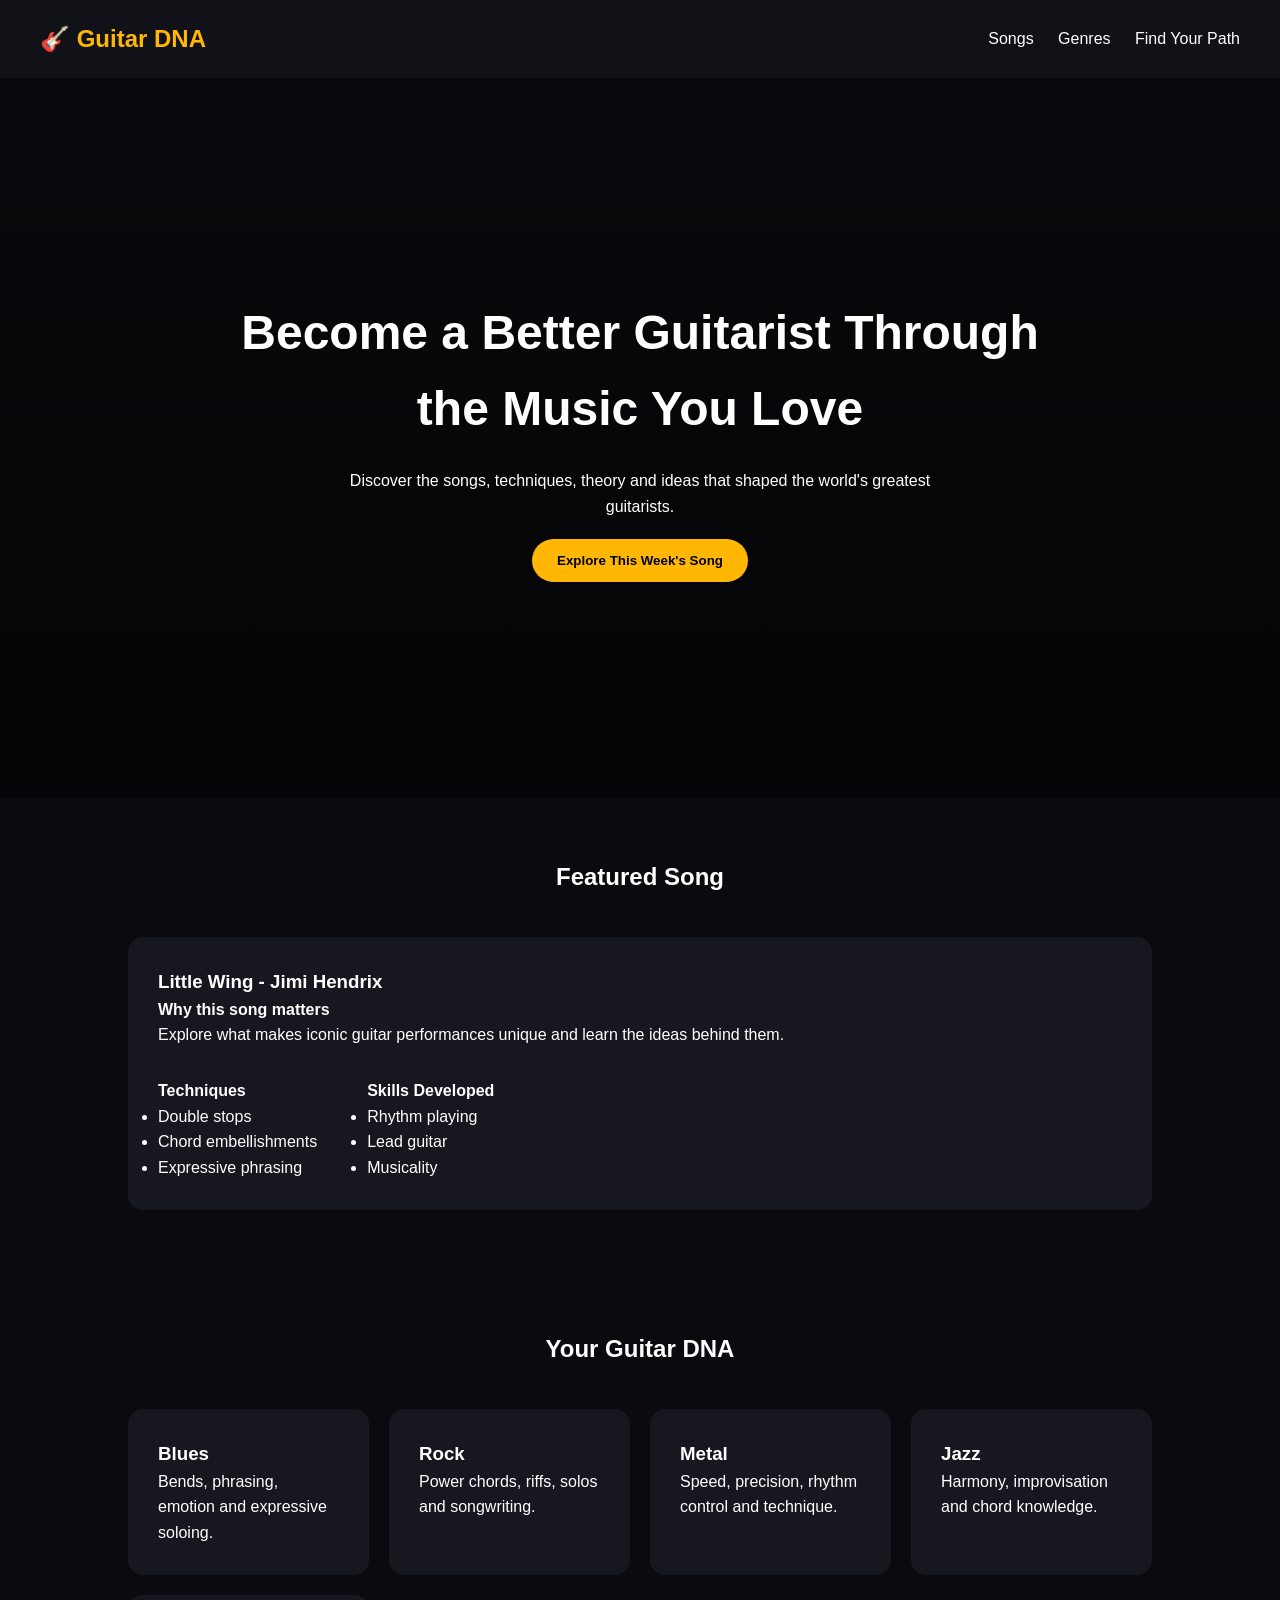
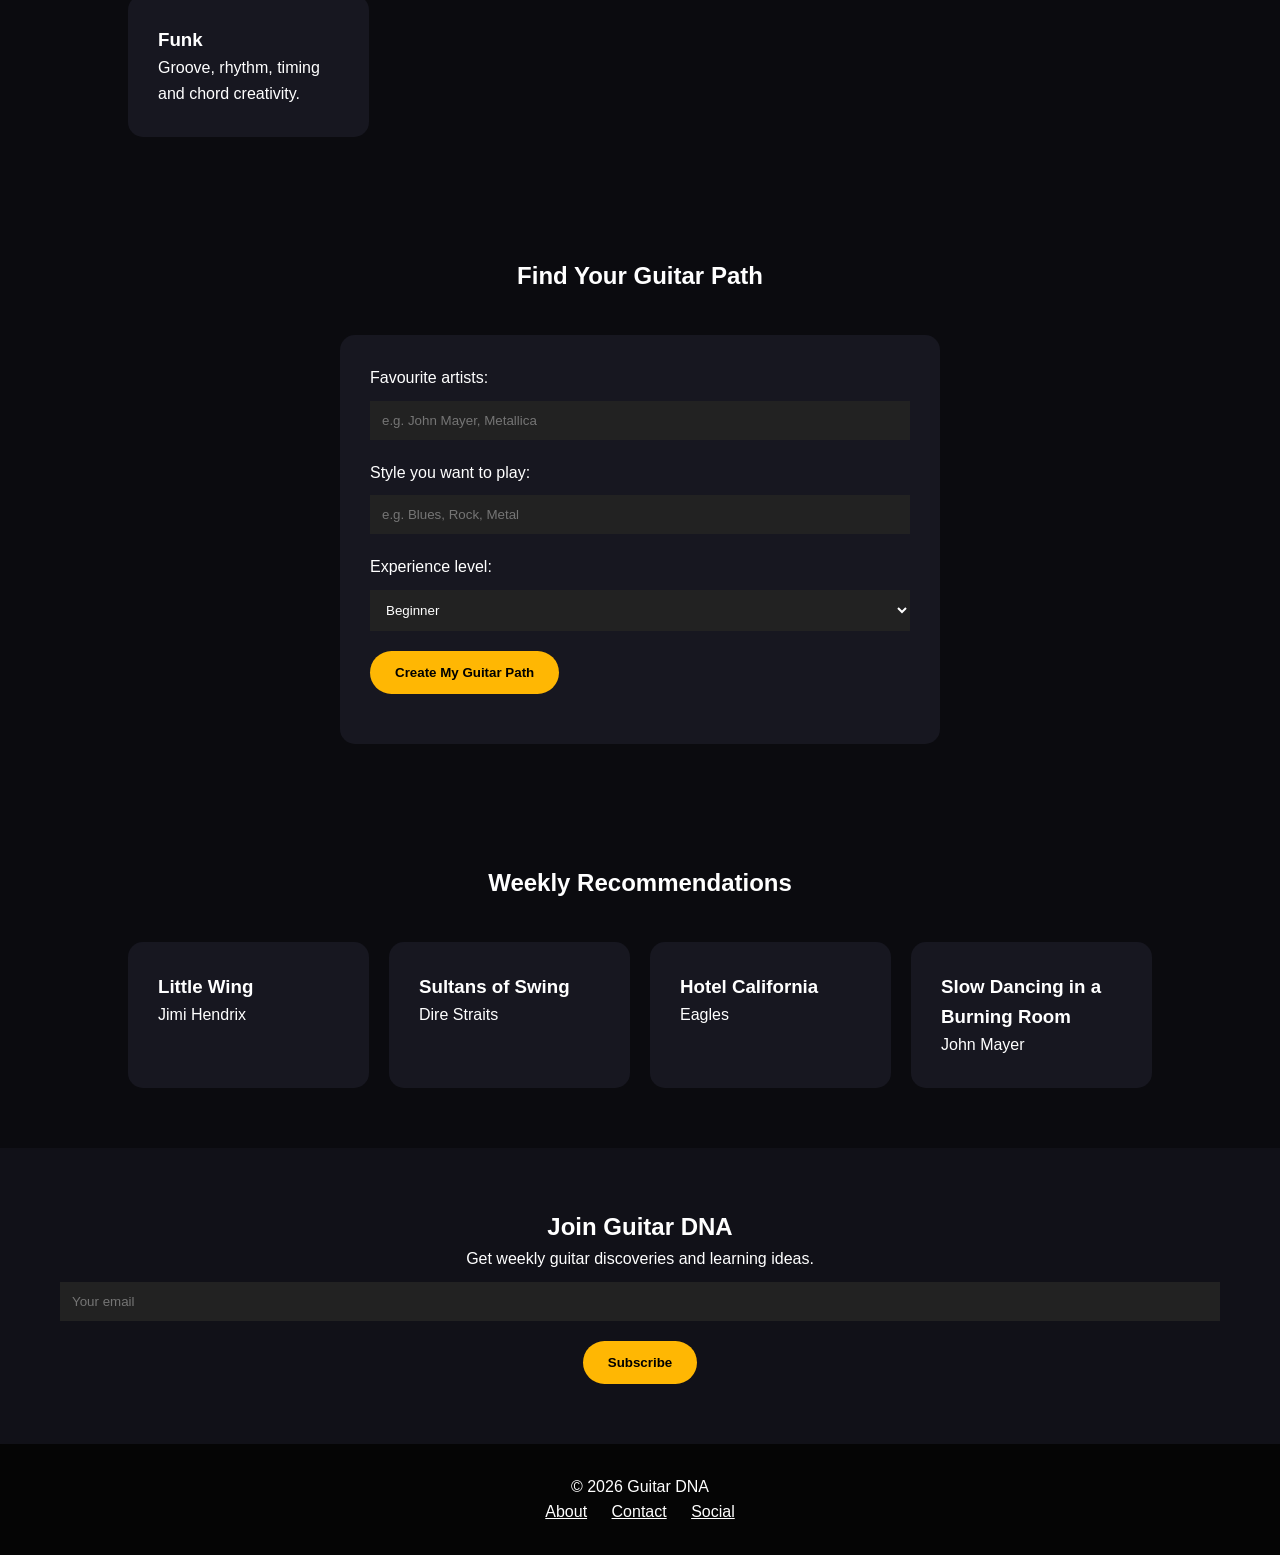
==== index.html @ c186e9b8 "Add files via upload" ====
<!DOCTYPE html>
<html lang="en">
<head>
    <meta charset="UTF-8">
    <meta name="viewport" content="width=device-width, initial-scale=1.0">
    <title>Guitar DNA | Become a Better Guitarist</title>
    <link rel="stylesheet" href="style.css">
</head>

<body>

<header>
    <nav>
        <h1 class="logo">🎸 Guitar DNA</h1>

        <div class="nav-links">
            <a href="#featured">Songs</a>
            <a href="#genres">Genres</a>
            <a href="#path">Find Your Path</a>
        </div>
    </nav>
</header>


<section class="hero">

    <div class="hero-content">
        <h2>Become a Better Guitarist Through the Music You Love</h2>

        <p>
            Discover the songs, techniques, theory and ideas that shaped the world's greatest guitarists.
        </p>

        <button id="exploreBtn">
            Explore This Week's Song
        </button>
    </div>

</section>


<section id="featured" class="section">

    <h2>Featured Song</h2>

    <div class="song-card">

        <h3>Little Wing - Jimi Hendrix</h3>

        <h4>Why this song matters</h4>

        <p>
            Explore what makes iconic guitar performances unique and learn the ideas behind them.
        </p>


        <div class="two-columns">

            <div>
                <h4>Techniques</h4>
                <ul>
                    <li>Double stops</li>
                    <li>Chord embellishments</li>
                    <li>Expressive phrasing</li>
                </ul>
            </div>


            <div>
                <h4>Skills Developed</h4>
                <ul>
                    <li>Rhythm playing</li>
                    <li>Lead guitar</li>
                    <li>Musicality</li>
                </ul>
            </div>

        </div>

    </div>

</section>



<section id="genres" class="section">

<h2>Your Guitar DNA</h2>

<div class="cards">


<div class="card">
<h3>Blues</h3>
<p>Bends, phrasing, emotion and expressive soloing.</p>
</div>


<div class="card">
<h3>Rock</h3>
<p>Power chords, riffs, solos and songwriting.</p>
</div>


<div class="card">
<h3>Metal</h3>
<p>Speed, precision, rhythm control and technique.</p>
</div>


<div class="card">
<h3>Jazz</h3>
<p>Harmony, improvisation and chord knowledge.</p>
</div>


<div class="card">
<h3>Funk</h3>
<p>Groove, rhythm, timing and chord creativity.</p>
</div>


</div>

</section>



<section id="path" class="section">

<h2>Find Your Guitar Path</h2>


<div class="form-box">

<label>
Favourite artists:
</label>

<input id="artists" placeholder="e.g. John Mayer, Metallica">


<label>
Style you want to play:
</label>

<input id="style" placeholder="e.g. Blues, Rock, Metal">


<label>
Experience level:
</label>

<select id="level">

<option>Beginner</option>
<option>Intermediate</option>
<option>Advanced</option>

</select>


<button id="generateBtn">
Create My Guitar Path
</button>


<p id="result"></p>


</div>

</section>




<section class="section">

<h2>Weekly Recommendations</h2>


<div class="cards">


<div class="card">
<h3>Little Wing</h3>
<p>Jimi Hendrix</p>
</div>


<div class="card">
<h3>Sultans of Swing</h3>
<p>Dire Straits</p>
</div>


<div class="card">
<h3>Hotel California</h3>
<p>Eagles</p>
</div>


<div class="card">
<h3>Slow Dancing in a Burning Room</h3>
<p>John Mayer</p>
</div>


</div>


</section>




<section class="newsletter">

<h2>Join Guitar DNA</h2>

<p>
Get weekly guitar discoveries and learning ideas.
</p>


<input placeholder="Your email">

<button>
Subscribe
</button>


</section>




<footer>

<p>© 2026 Guitar DNA</p>

<div>
<a href="#">About</a>
<a href="#">Contact</a>
<a href="#">Social</a>
</div>


</footer>



<script src="script.js"></script>

</body>
</html>
---- style.css ----
* {
    box-sizing: border-box;
    margin: 0;
    padding: 0;
}


body {

    font-family: Arial, sans-serif;
    background:#0b0b0f;
    color:white;
    line-height:1.6;

}



header {

    background:#111118;
    padding:20px;

}


nav {

    display:flex;
    justify-content:space-between;
    align-items:center;
    max-width:1200px;
    margin:auto;

}


.logo {

    color:#ffb703;

}


.nav-links a {

    color:white;
    margin-left:20px;
    text-decoration:none;

}



.hero {

    min-height:80vh;
    display:flex;
    align-items:center;
    justify-content:center;
    text-align:center;
    padding:40px;

    background:
    linear-gradient(
    rgba(0,0,0,.6),
    rgba(0,0,0,.8)
    ),
    #15151f;

}


.hero h2 {

    font-size:3rem;
    max-width:800px;

}


.hero p {

    margin:20px auto;
    max-width:600px;

}



button {

    background:#ffb703;
    border:none;
    padding:14px 25px;
    border-radius:30px;
    cursor:pointer;
    font-weight:bold;

}


button:hover {

    transform:scale(1.05);

}



.section {

    padding:60px 10%;
}


.section h2 {

    text-align:center;
    margin-bottom:40px;

}



.song-card,
.card,
.form-box {

    background:#171720;
    padding:30px;
    border-radius:15px;

}


.two-columns {

    display:flex;
    gap:50px;
    margin-top:30px;

}


.cards {

    display:grid;
    grid-template-columns:repeat(auto-fit,minmax(220px,1fr));
    gap:20px;

}


.card {

    transition:.3s;

}


.card:hover {

    transform:translateY(-8px);
    border:1px solid #ffb703;

}



.form-box {

    max-width:600px;
    margin:auto;

}



input,
select {

    width:100%;
    padding:12px;
    margin:10px 0 20px;
    background:#222;
    border:none;
    color:white;

}



#result {

    margin-top:20px;
    color:#ffb703;

}



.newsletter {

    text-align:center;
    padding:60px;
    background:#111118;

}



footer {

    padding:30px;
    text-align:center;
    background:#050505;

}


footer a {

    color:white;
    margin:10px;

}



@media(max-width:700px){


nav {

    flex-direction:column;

}


.hero h2 {

    font-size:2rem;

}


.two-columns {

    flex-direction:column;

}


}
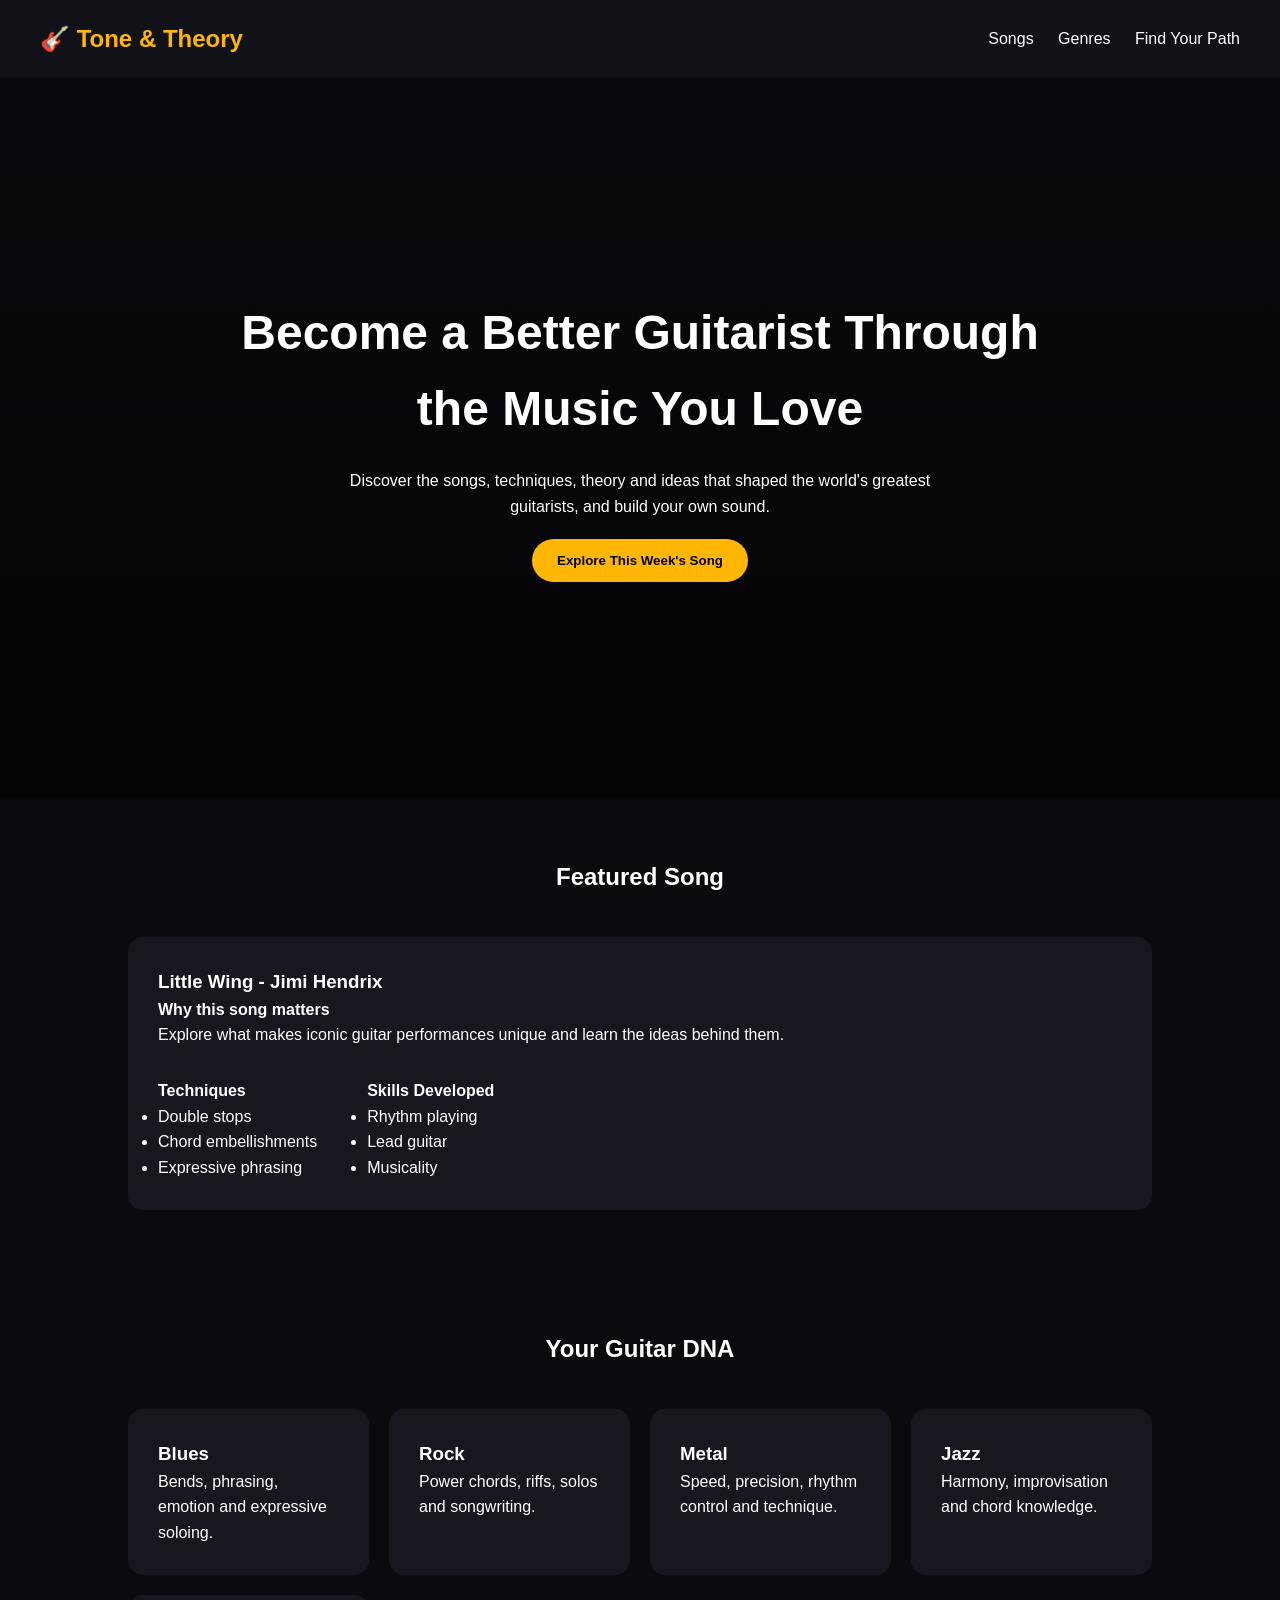
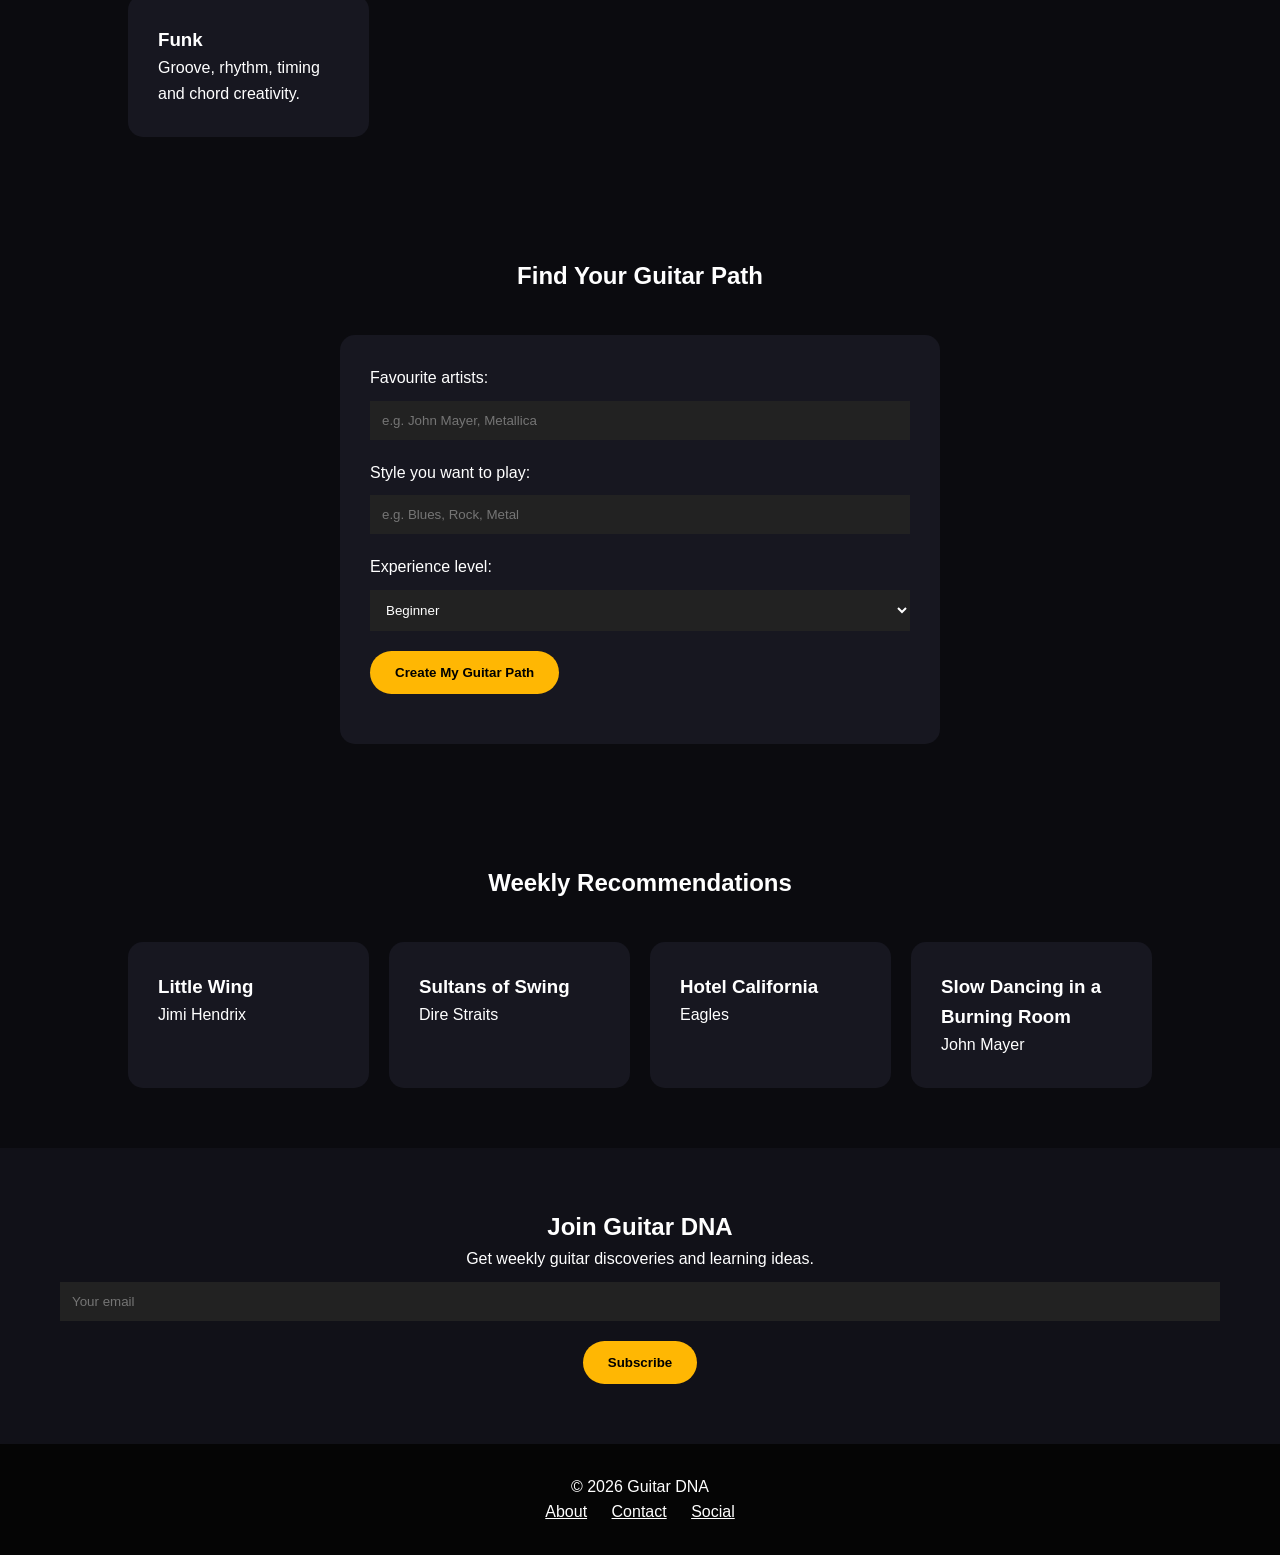
==== commit d860172e: "Update index.html" ====
--- a/index.html
+++ b/index.html
@@ -3,7 +3,7 @@
 <head>
     <meta charset="UTF-8">
     <meta name="viewport" content="width=device-width, initial-scale=1.0">
-    <title>Guitar DNA | Become a Better Guitarist</title>
+    <title>Tone & Theory | Become a Better Guitarist</title>
     <link rel="stylesheet" href="style.css">
 </head>
 
@@ -11,7 +11,7 @@
 
 <header>
     <nav>
-        <h1 class="logo">🎸 Guitar DNA</h1>
+        <h1 class="logo">🎸 Tone & Theory</h1>
 
         <div class="nav-links">
             <a href="#featured">Songs</a>
@@ -28,7 +28,7 @@
         <h2>Become a Better Guitarist Through the Music You Love</h2>
 
         <p>
-            Discover the songs, techniques, theory and ideas that shaped the world's greatest guitarists.
+            Discover the songs, techniques, theory and ideas that shaped the world's greatest guitarists, and build your own sound.
         </p>
 
         <button id="exploreBtn">
@@ -254,4 +254,4 @@
 <script src="script.js"></script>
 
 </body>
-</html>+</html>
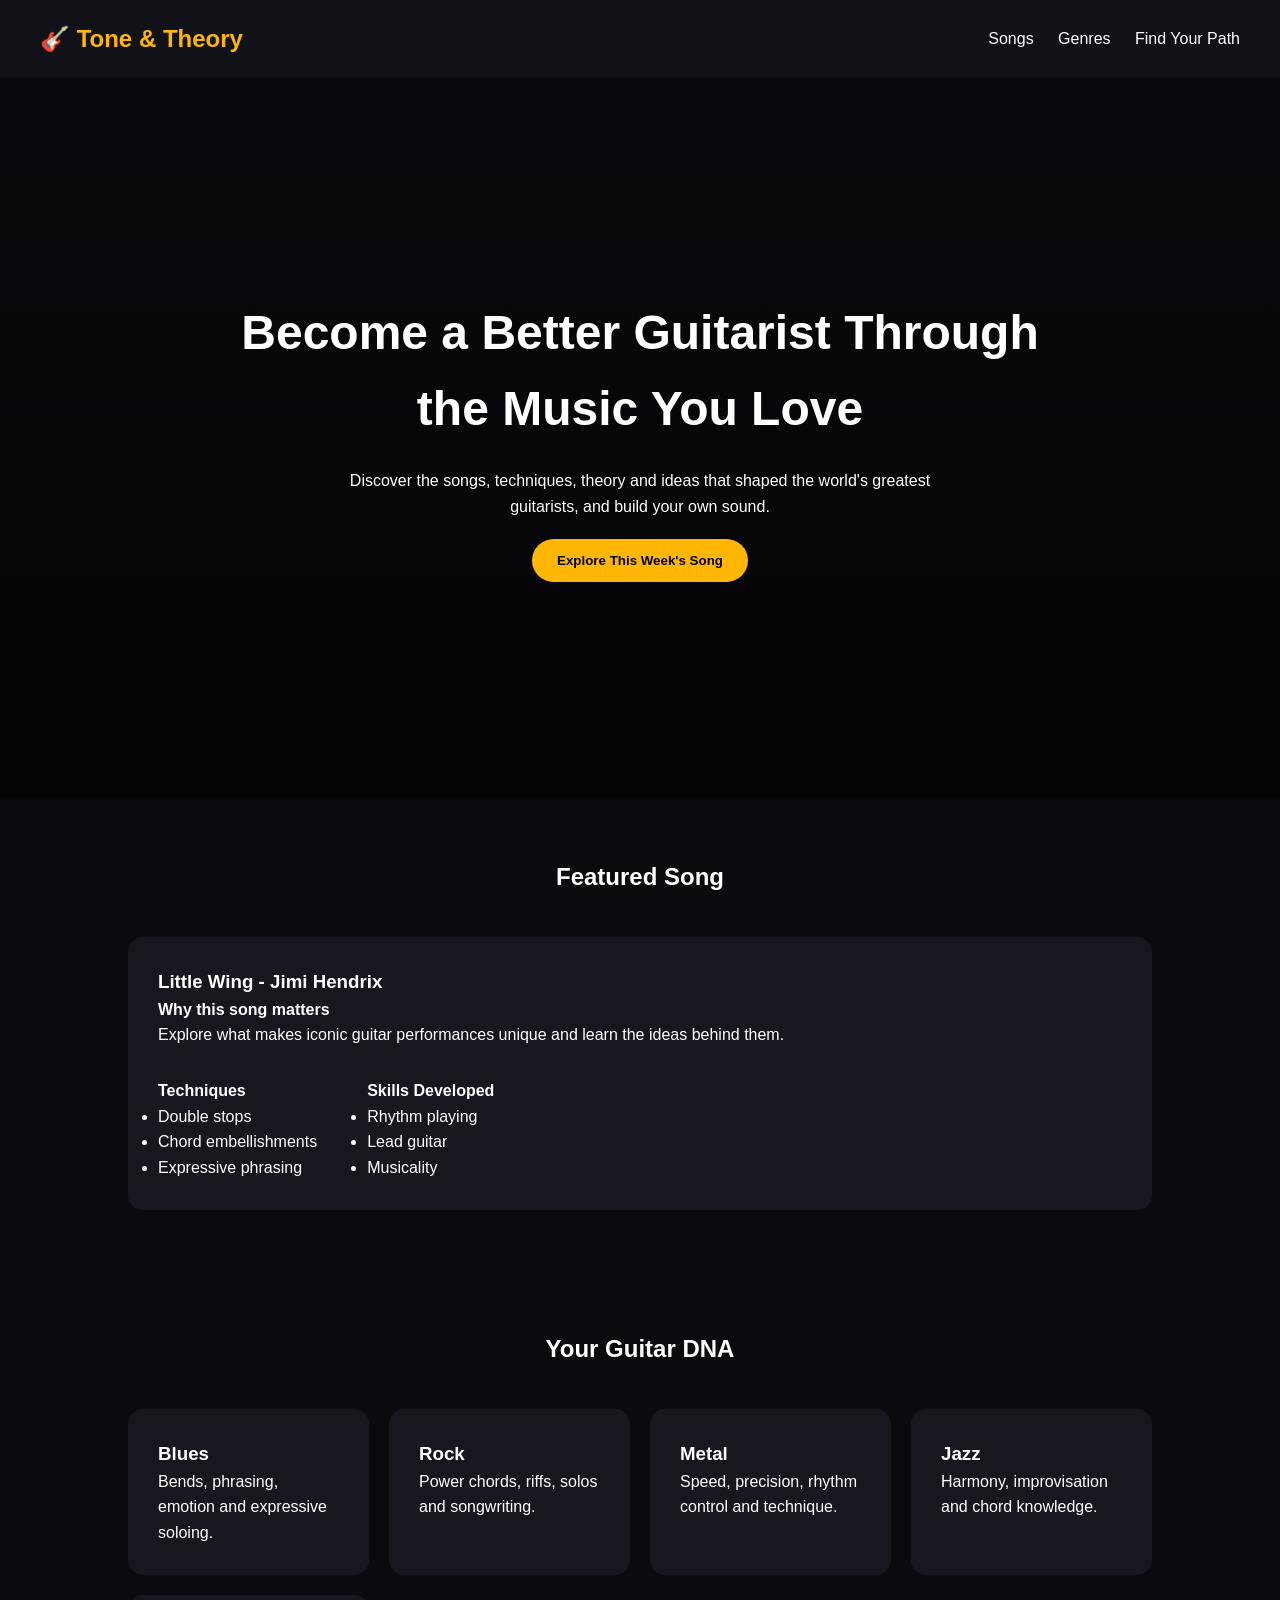
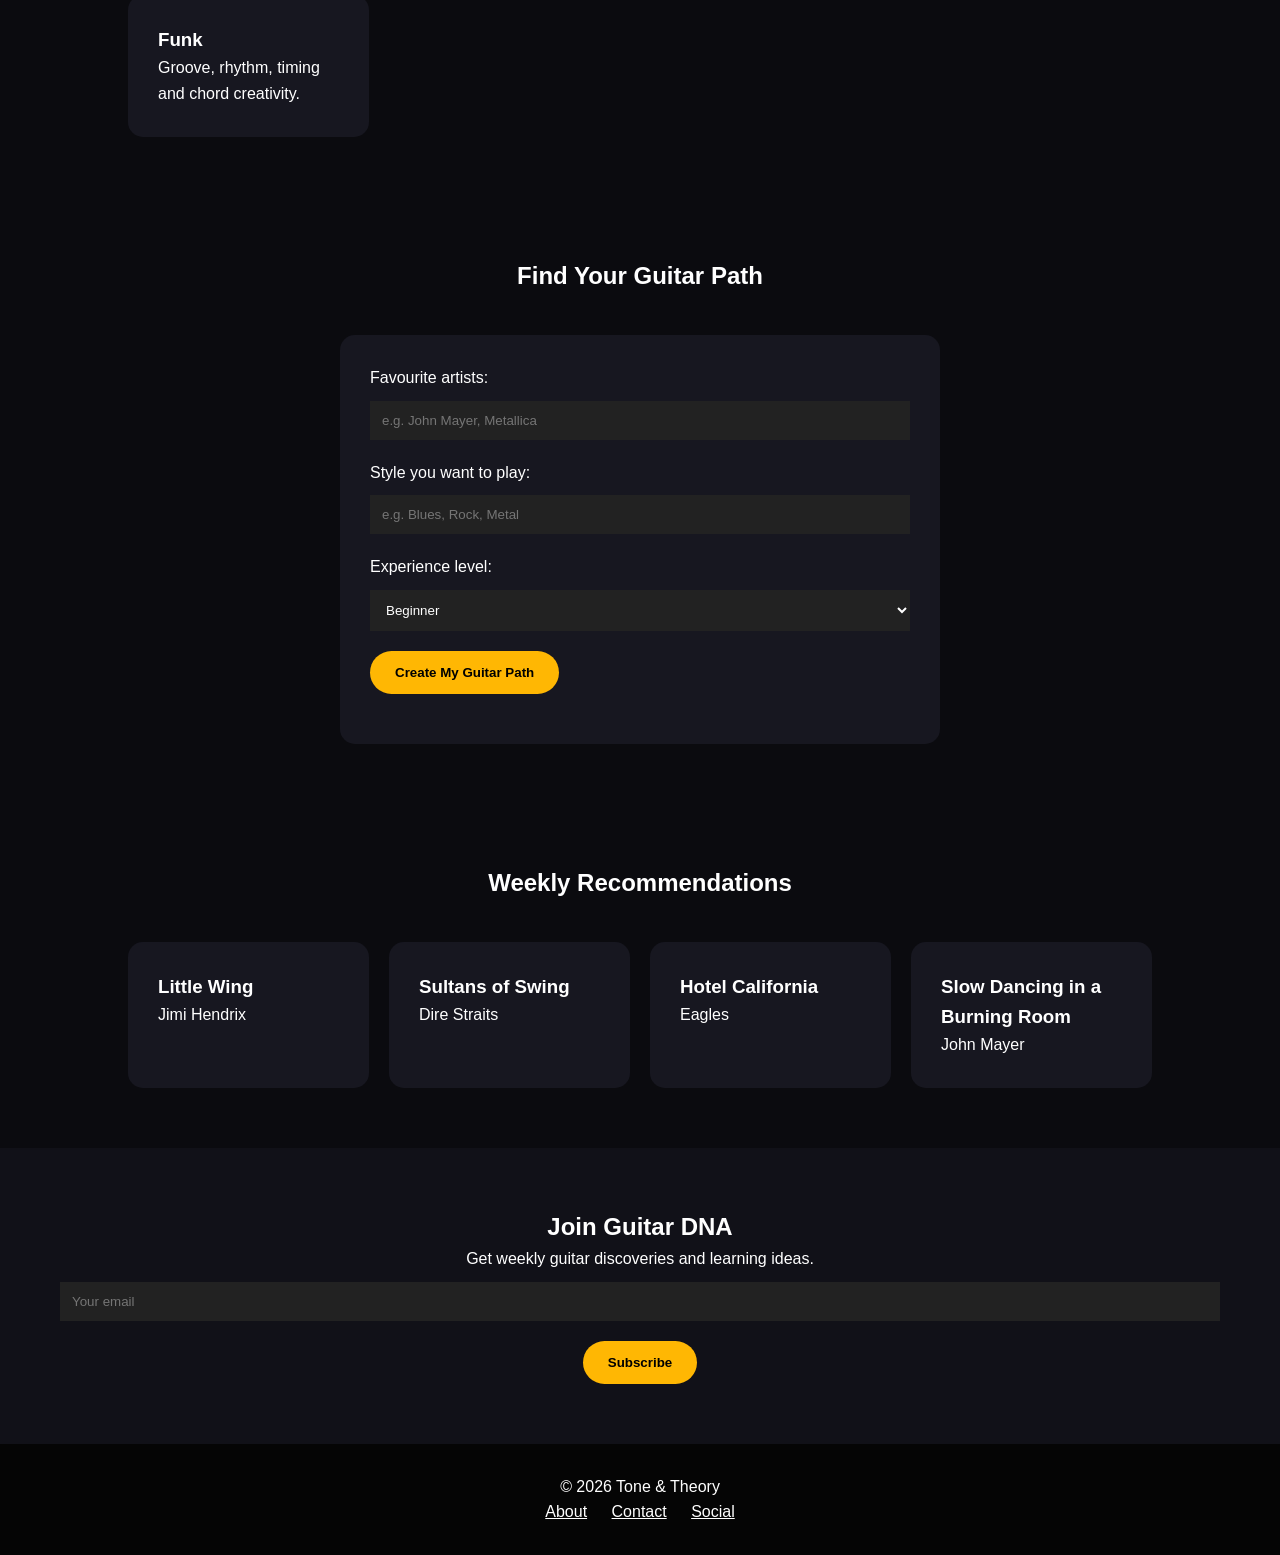
==== commit 0185deab: "Update index.html" ====
--- a/index.html
+++ b/index.html
@@ -238,7 +238,7 @@
 
 <footer>
 
-<p>© 2026 Guitar DNA</p>
+<p>© 2026 Tone & Theory</p>
 
 <div>
 <a href="#">About</a>
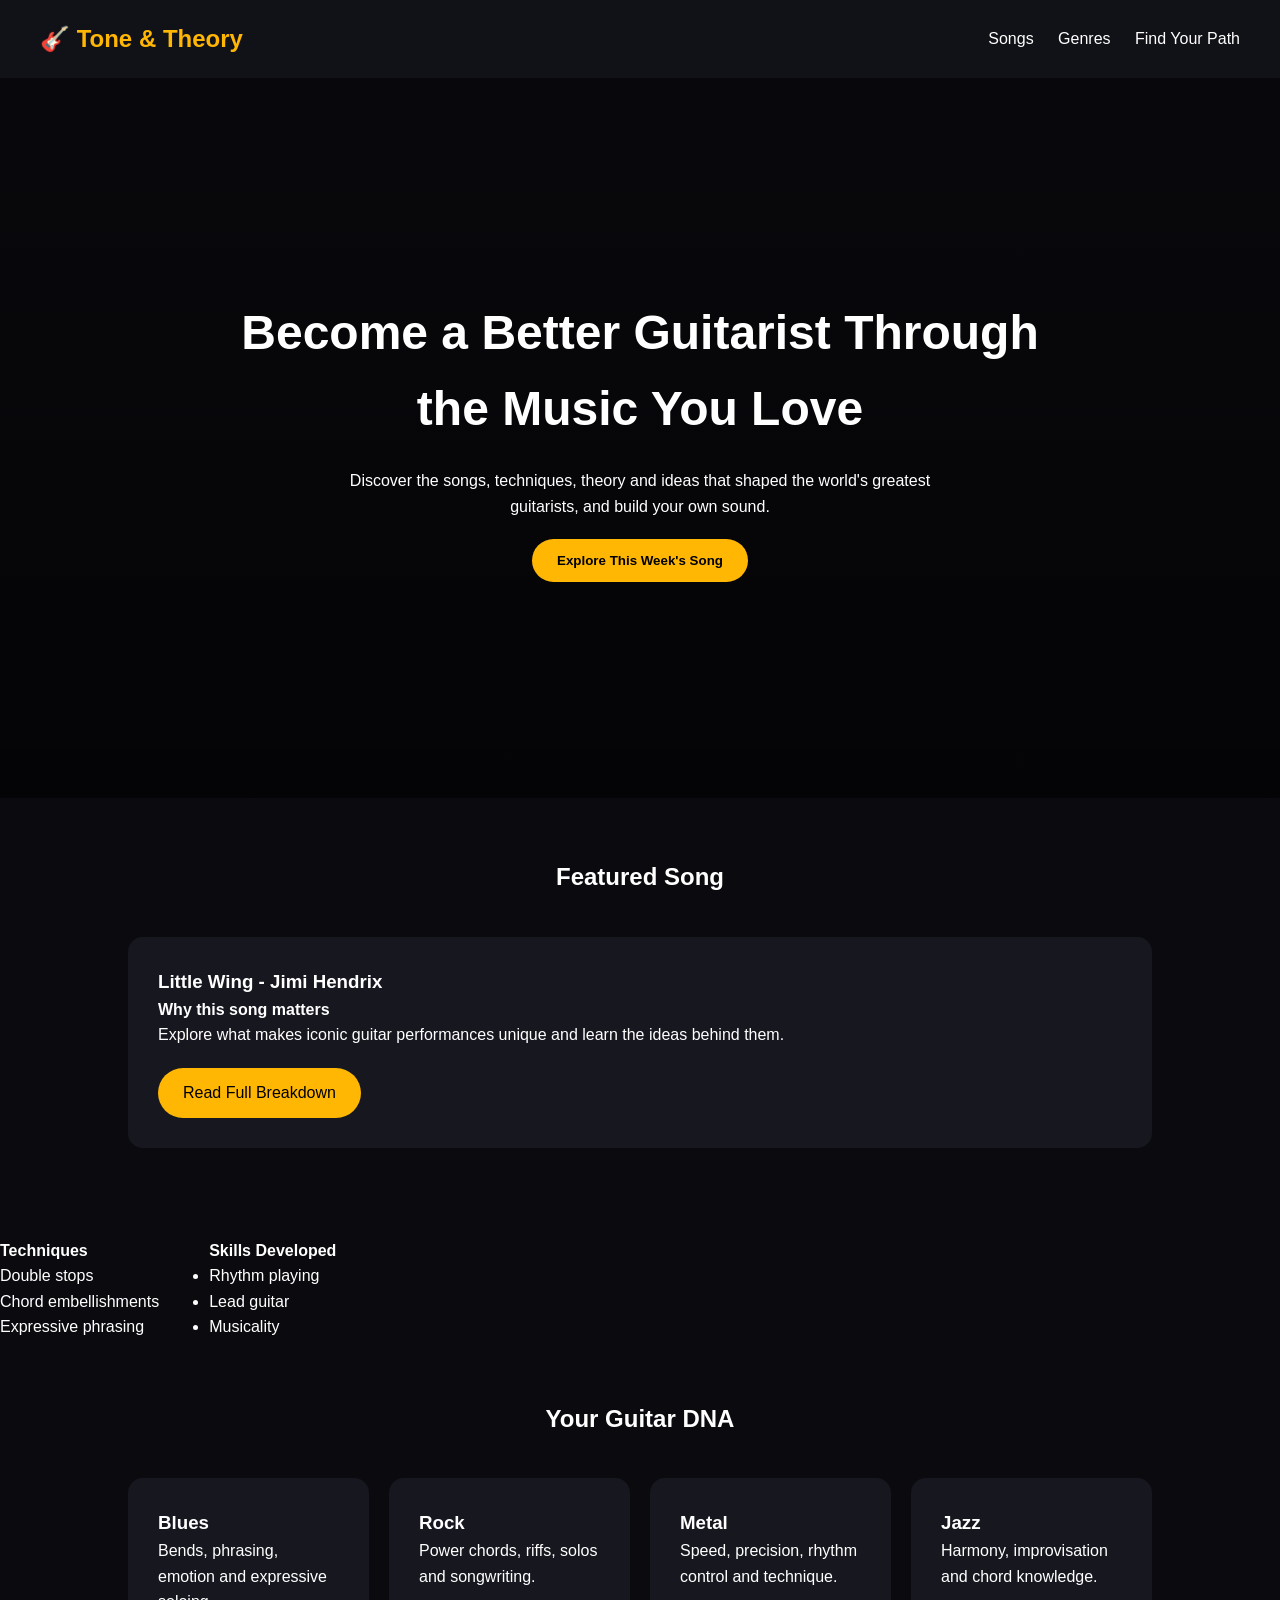
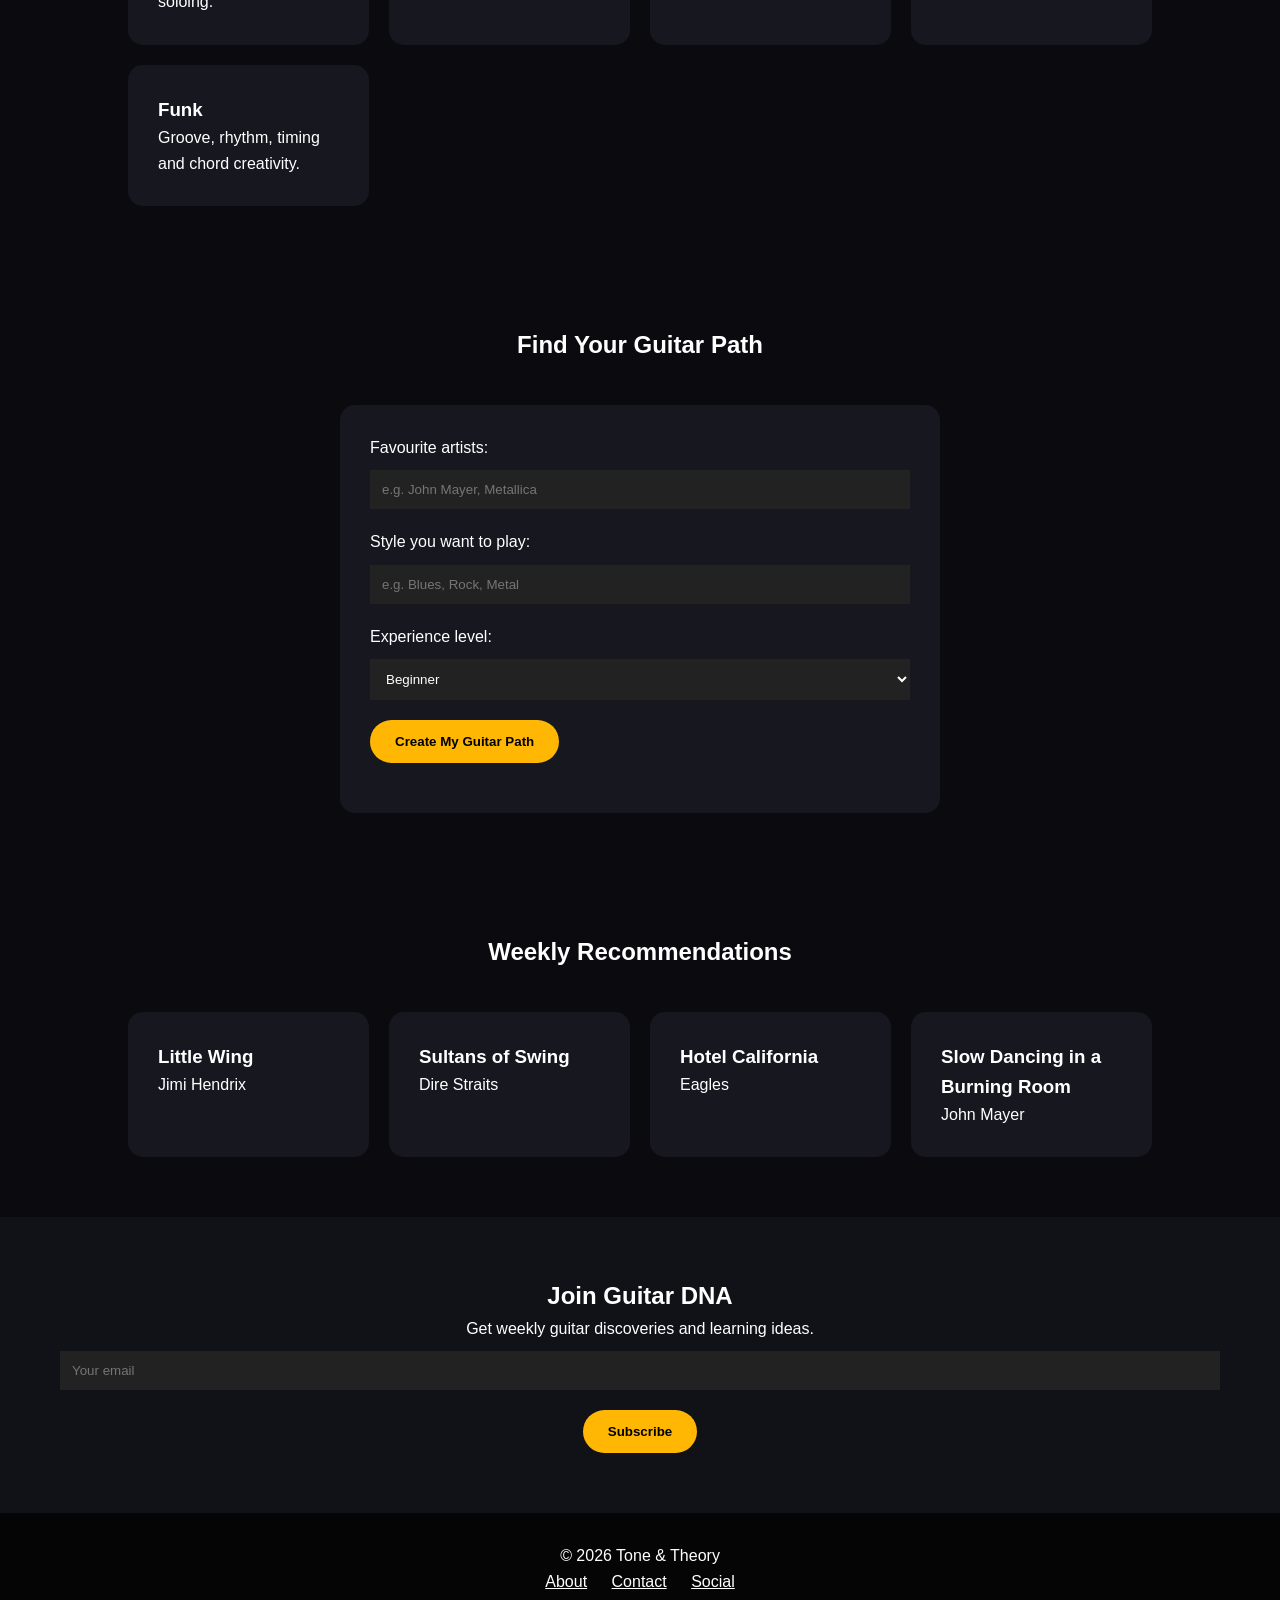
==== commit fb08d53a: "Update index.html" ====
--- a/index.html
+++ b/index.html
@@ -53,6 +53,15 @@
             Explore what makes iconic guitar performances unique and learn the ideas behind them.
         </p>
 
+        <a href="articles/little-wing.html" class="article-button">
+            Read Full Breakdown
+        </a>
+
+    </div>
+
+</section>
+
+
 
         <div class="two-columns">
 
--- a/style.css
+++ b/style.css
@@ -252,4 +252,88 @@
 }
 
 
-}+}.article-hero {
+
+    text-align:center;
+    padding:100px 20px;
+    background:#111118;
+
+}
+
+
+.article-hero h1 {
+
+    font-size:3rem;
+    color:#ffb703;
+
+}
+
+
+
+.article {
+
+    max-width:900px;
+    margin:auto;
+    padding:60px 20px;
+
+}
+
+
+.article h2 {
+
+    margin-top:50px;
+    margin-bottom:20px;
+    color:#ffb703;
+
+}
+
+
+.article p {
+
+    margin-bottom:20px;
+    font-size:1.1rem;
+
+}
+
+
+.article ul,
+.article ol {
+
+    margin:20px 40px;
+
+}
+
+
+.lesson-box {
+
+    background:#171720;
+    border-left:4px solid #ffb703;
+    padding:20px;
+    margin:30px 0;
+
+}
+
+
+.final-quote {
+
+    margin-top:50px;
+    padding:30px;
+    text-align:center;
+    font-size:1.4rem;
+    color:#ffb703;
+
+}
+
+
+
+.article-button {
+
+    display:inline-block;
+    margin-top:20px;
+    padding:12px 25px;
+    background:#ffb703;
+    color:black;
+    border-radius:30px;
+    text-decoration:none;
+
+}
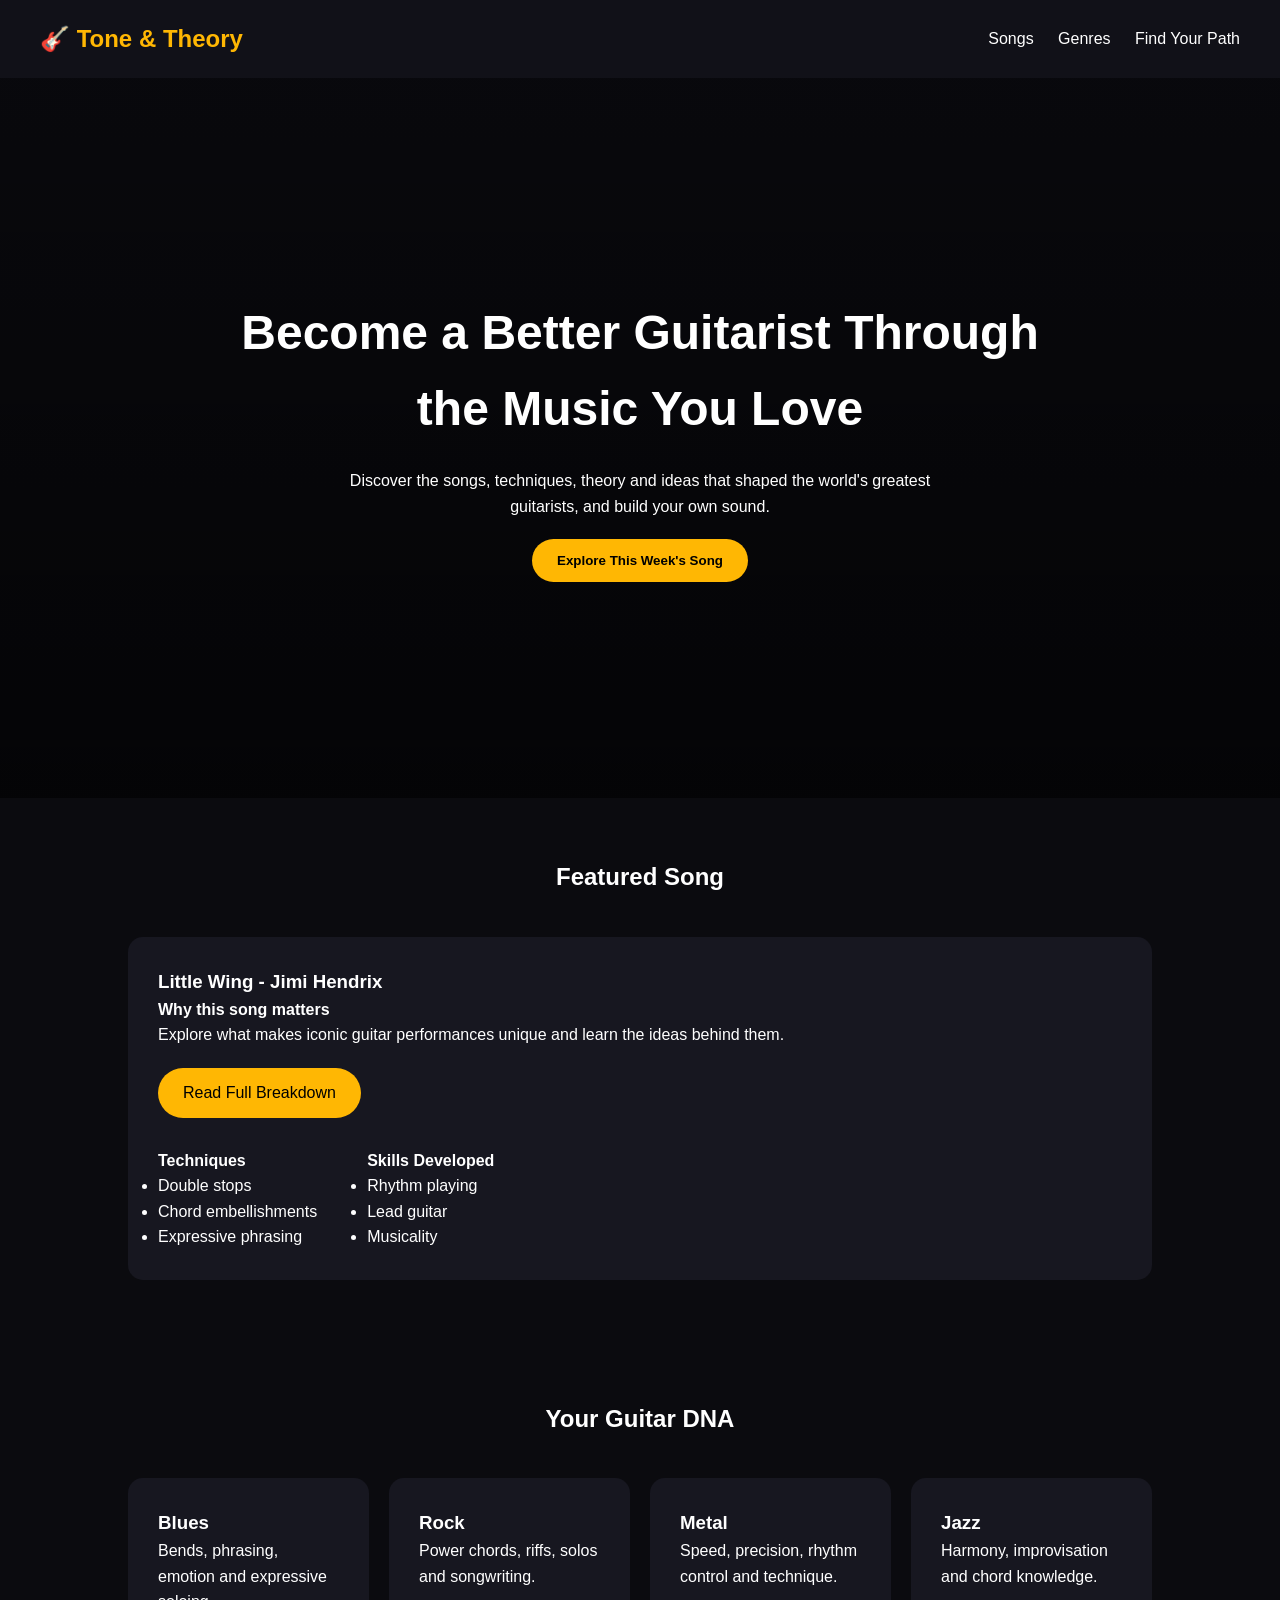
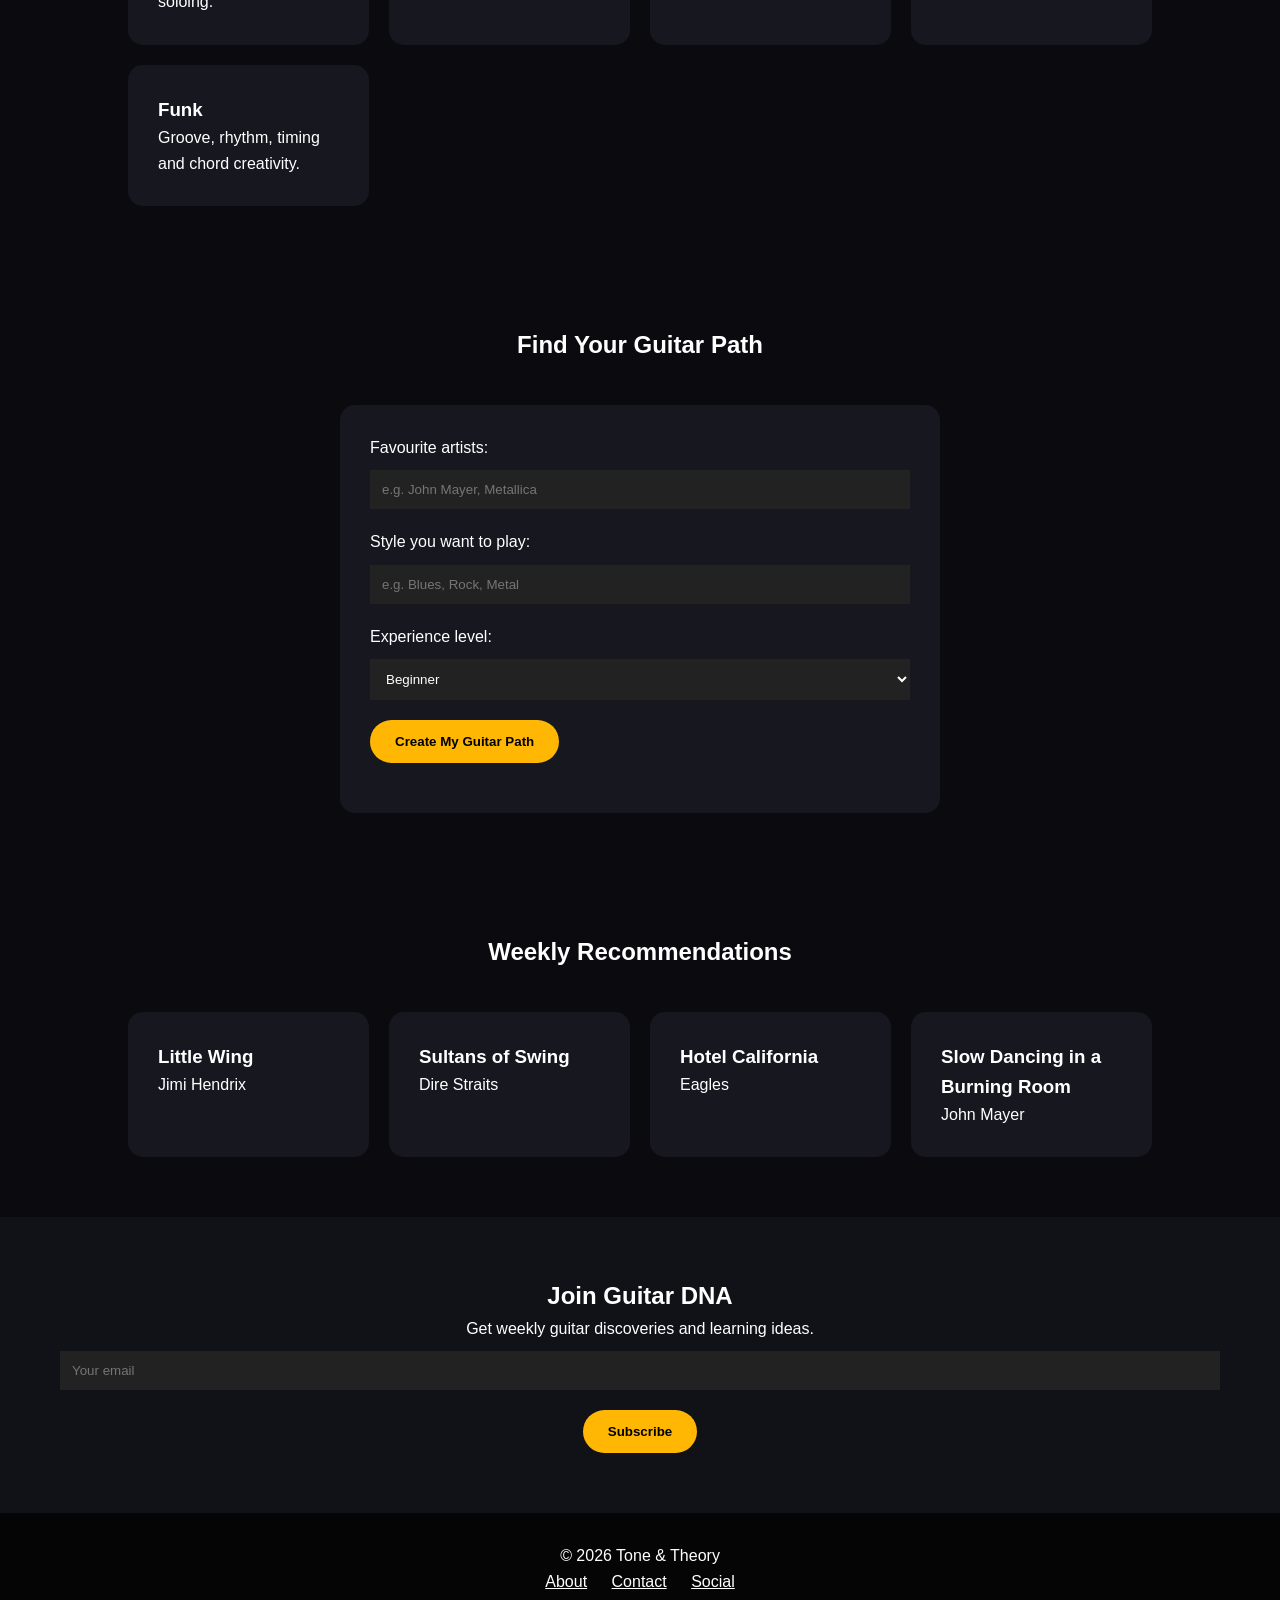
==== commit 82249118: "Update index.html" ====
--- a/index.html
+++ b/index.html
@@ -53,38 +53,38 @@
             Explore what makes iconic guitar performances unique and learn the ideas behind them.
         </p>
 
-        <a href="articles/little-wing.html" class="article-button">
+        <a href="articles-little-wing.html" class="article-button">
             Read Full Breakdown
         </a>
 
-    </div>
-
-</section>
-
-
 
         <div class="two-columns">
 
             <div>
                 <h4>Techniques</h4>
+
                 <ul>
                     <li>Double stops</li>
                     <li>Chord embellishments</li>
                     <li>Expressive phrasing</li>
                 </ul>
+
             </div>
 
 
             <div>
                 <h4>Skills Developed</h4>
+
                 <ul>
                     <li>Rhythm playing</li>
                     <li>Lead guitar</li>
                     <li>Musicality</li>
                 </ul>
+
             </div>
 
         </div>
+
 
     </div>
 
